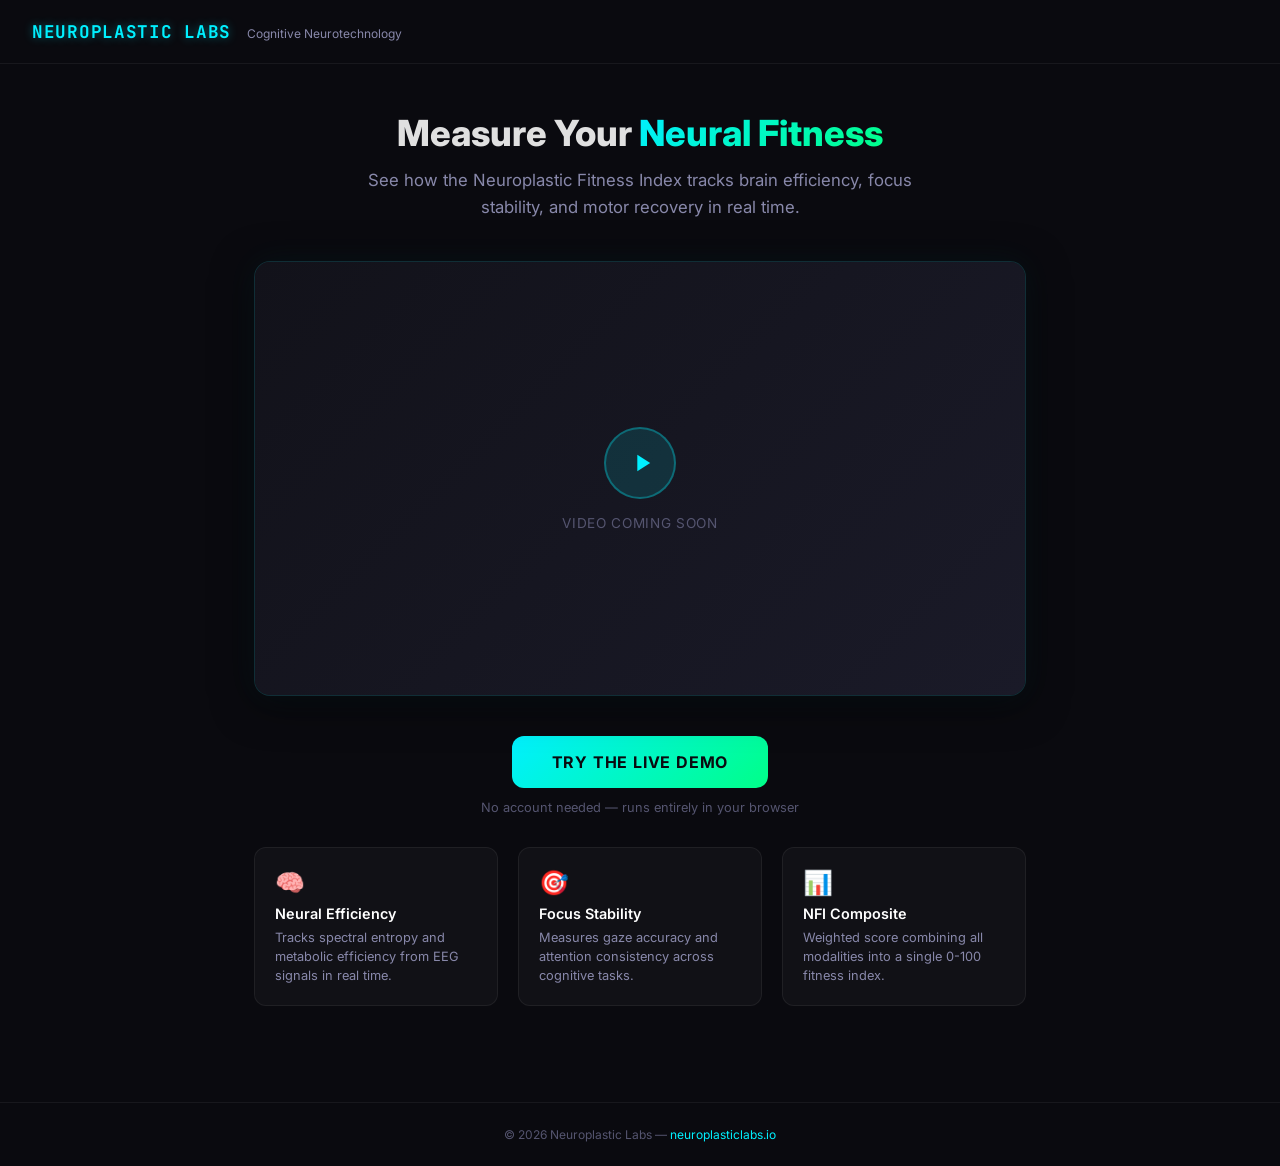
==== video.html @ 0cccfc07 "Add video landing page for email outreach Self-contained HTML page with Neuroplastic Labs branding, " ====
<!DOCTYPE html>
<html lang="en">
<head>
  <meta charset="UTF-8">
  <meta name="viewport" content="width=device-width, initial-scale=1.0">
  <title>Neuroplastic Labs — See What's Possible</title>

  <!-- OG tags for email/social previews -->
  <meta property="og:title" content="Neuroplastic Labs — See What's Possible">
  <meta property="og:description" content="Watch how the Neuroplastic Fitness Index measures and improves neural health in real time.">
  <meta property="og:type" content="video.other">
  <!-- TODO: Update og:image with a video thumbnail -->
  <!-- <meta property="og:image" content="https://brysonlee-code.github.io/grip-platform/assets/video-thumb.png"> -->
  <meta property="og:url" content="https://brysonlee-code.github.io/grip-platform/video.html">

  <!-- Fonts -->
  <link rel="preconnect" href="https://fonts.googleapis.com">
  <link rel="preconnect" href="https://fonts.gstatic.com" crossorigin>
  <link href="https://fonts.googleapis.com/css2?family=Inter:wght@400;500;600;700;800&family=JetBrains+Mono:wght@400;500&display=swap" rel="stylesheet">

  <style>
    *, *::before, *::after { box-sizing: border-box; margin: 0; padding: 0; }

    body {
      font-family: 'Inter', -apple-system, BlinkMacSystemFont, sans-serif;
      background: #0A0A0F;
      color: #E0E0E0;
      min-height: 100vh;
      display: flex;
      flex-direction: column;
      align-items: center;
      -webkit-font-smoothing: antialiased;
    }

    /* ── Header ── */
    .header {
      width: 100%;
      padding: 1.25rem 2rem;
      display: flex;
      align-items: center;
      justify-content: space-between;
      border-bottom: 1px solid rgba(255,255,255,0.06);
    }

    .logo {
      font-family: 'JetBrains Mono', monospace;
      font-weight: 700;
      font-size: 1.1rem;
      color: #00F0FF;
      text-shadow: 0 0 10px rgba(0,240,255,0.4);
      letter-spacing: 0.04em;
    }

    .logo-sub {
      font-size: 0.75rem;
      color: #8888AA;
      margin-left: 0.75rem;
      font-weight: 400;
    }

    /* ── Main content ── */
    .main {
      flex: 1;
      width: 100%;
      max-width: 820px;
      padding: 3rem 1.5rem;
      display: flex;
      flex-direction: column;
      align-items: center;
    }

    .headline {
      font-size: 2.25rem;
      font-weight: 800;
      text-align: center;
      line-height: 1.2;
      margin-bottom: 0.75rem;
    }

    .headline-accent {
      background: linear-gradient(135deg, #00F0FF, #00FF88);
      -webkit-background-clip: text;
      -webkit-text-fill-color: transparent;
      background-clip: text;
    }

    .subheadline {
      text-align: center;
      color: #8888AA;
      font-size: 1.05rem;
      max-width: 550px;
      line-height: 1.6;
      margin-bottom: 2.5rem;
    }

    /* ── Video container ── */
    .video-wrapper {
      width: 100%;
      border-radius: 16px;
      overflow: hidden;
      background: #12121A;
      border: 1px solid rgba(0,240,255,0.12);
      box-shadow: 0 8px 40px rgba(0,0,0,0.5), 0 0 30px rgba(0,240,255,0.06);
      margin-bottom: 2.5rem;
      position: relative;
    }

    /* 16:9 aspect ratio container */
    .video-aspect {
      position: relative;
      width: 100%;
      padding-bottom: 56.25%;
    }

    .video-aspect > * {
      position: absolute;
      top: 0;
      left: 0;
      width: 100%;
      height: 100%;
    }

    /* Placeholder shown before video is ready */
    .video-placeholder {
      display: flex;
      flex-direction: column;
      align-items: center;
      justify-content: center;
      background: linear-gradient(135deg, #12121A 0%, #1A1A28 100%);
    }

    .play-icon {
      width: 72px;
      height: 72px;
      border-radius: 50%;
      background: rgba(0,240,255,0.12);
      border: 2px solid rgba(0,240,255,0.3);
      display: flex;
      align-items: center;
      justify-content: center;
      margin-bottom: 1rem;
      transition: background 0.2s, box-shadow 0.2s;
    }

    .play-icon svg {
      width: 28px;
      height: 28px;
      fill: #00F0FF;
      margin-left: 4px;
    }

    .video-placeholder:hover .play-icon {
      background: rgba(0,240,255,0.2);
      box-shadow: 0 0 24px rgba(0,240,255,0.25);
    }

    .placeholder-text {
      font-size: 0.85rem;
      color: #555570;
      letter-spacing: 0.05em;
      text-transform: uppercase;
    }

    /* YouTube/Vimeo embed (hidden until src is set) */
    .video-embed {
      border: none;
      display: none;
    }

    /* Self-hosted <video> (hidden until src is set) */
    .video-player {
      display: none;
      object-fit: cover;
    }

    /* ── CTA section ── */
    .cta-section {
      text-align: center;
      margin-bottom: 2rem;
    }

    .btn-cta {
      display: inline-block;
      padding: 1rem 2.5rem;
      font-size: 1rem;
      font-weight: 700;
      color: #0A0A0F;
      background: linear-gradient(135deg, #00F0FF, #00FF88);
      border: none;
      border-radius: 12px;
      cursor: pointer;
      text-decoration: none;
      text-transform: uppercase;
      letter-spacing: 0.05em;
      transition: box-shadow 0.2s, transform 0.15s;
    }

    .btn-cta:hover {
      box-shadow: 0 0 30px rgba(0,240,255,0.35), 0 4px 16px rgba(0,0,0,0.3);
      transform: translateY(-2px);
    }

    .cta-sub {
      margin-top: 0.75rem;
      font-size: 0.8rem;
      color: #555570;
    }

    /* ── Features row ── */
    .features {
      display: grid;
      grid-template-columns: repeat(3, 1fr);
      gap: 1.25rem;
      width: 100%;
      margin-bottom: 3rem;
    }

    @media (max-width: 600px) {
      .features { grid-template-columns: 1fr; }
      .headline { font-size: 1.75rem; }
    }

    .feature-card {
      background: rgba(255,255,255,0.03);
      border: 1px solid rgba(255,255,255,0.06);
      border-radius: 12px;
      padding: 1.25rem;
      text-align: left;
    }

    .feature-icon {
      font-size: 1.5rem;
      margin-bottom: 0.5rem;
    }

    .feature-title {
      font-weight: 600;
      font-size: 0.9rem;
      color: #fff;
      margin-bottom: 0.35rem;
    }

    .feature-desc {
      font-size: 0.8rem;
      color: #8888AA;
      line-height: 1.5;
    }

    /* ── Footer ── */
    .footer {
      width: 100%;
      text-align: center;
      padding: 1.5rem;
      border-top: 1px solid rgba(255,255,255,0.06);
      font-size: 0.75rem;
      color: #555570;
    }

    .footer a {
      color: #00F0FF;
      text-decoration: none;
    }

    .footer a:hover {
      text-decoration: underline;
    }
  </style>
</head>
<body>

  <!-- Header -->
  <div class="header">
    <div>
      <span class="logo">NEUROPLASTIC LABS</span>
      <span class="logo-sub">Cognitive Neurotechnology</span>
    </div>
  </div>

  <!-- Main -->
  <div class="main">
    <h1 class="headline">
      Measure Your <span class="headline-accent">Neural Fitness</span>
    </h1>
    <p class="subheadline">
      See how the Neuroplastic Fitness Index tracks brain efficiency, focus stability,
      and motor recovery in real time.
    </p>

    <!-- Video -->
    <div class="video-wrapper">
      <div class="video-aspect">
        <!--
          ============ VIDEO SETUP ============

          OPTION A — YouTube/Vimeo embed:
          Uncomment the iframe below and replace YOUR_VIDEO_ID with your YouTube video ID.
          The iframe will auto-show and the placeholder will hide.

          <iframe class="video-embed" id="video-embed"
            src="https://www.youtube.com/embed/YOUR_VIDEO_ID?rel=0&modestbranding=1"
            allow="accelerometer; autoplay; clipboard-write; encrypted-media; gyroscope; picture-in-picture"
            allowfullscreen>
          </iframe>

          OPTION B — Self-hosted MP4:
          Place your .mp4 file in an assets/ folder and uncomment below:

          <video class="video-player" id="video-player" controls preload="metadata"
            poster="assets/video-thumb.png">
            <source src="assets/demo.mp4" type="video/mp4">
          </video>

          ======================================
        -->

        <!-- Placeholder (shows when no video src is configured) -->
        <div class="video-placeholder" id="video-placeholder">
          <div class="play-icon">
            <svg viewBox="0 0 24 24"><polygon points="8,5 19,12 8,19"/></svg>
          </div>
          <span class="placeholder-text">Video coming soon</span>
        </div>
      </div>
    </div>

    <!-- CTA -->
    <div class="cta-section">
      <a href="https://brysonlee-code.github.io/grip-platform/" class="btn-cta">
        Try the Live Demo
      </a>
      <p class="cta-sub">No account needed — runs entirely in your browser</p>
    </div>

    <!-- Features -->
    <div class="features">
      <div class="feature-card">
        <div class="feature-icon">&#x1F9E0;</div>
        <div class="feature-title">Neural Efficiency</div>
        <div class="feature-desc">Tracks spectral entropy and metabolic efficiency from EEG signals in real time.</div>
      </div>
      <div class="feature-card">
        <div class="feature-icon">&#x1F3AF;</div>
        <div class="feature-title">Focus Stability</div>
        <div class="feature-desc">Measures gaze accuracy and attention consistency across cognitive tasks.</div>
      </div>
      <div class="feature-card">
        <div class="feature-icon">&#x1F4CA;</div>
        <div class="feature-title">NFI Composite</div>
        <div class="feature-desc">Weighted score combining all modalities into a single 0-100 fitness index.</div>
      </div>
    </div>
  </div>

  <!-- Footer -->
  <div class="footer">
    &copy; 2026 Neuroplastic Labs &mdash;
    <a href="https://neuroplasticlabs.io">neuroplasticlabs.io</a>
  </div>

  <script>
    // Auto-detect video configuration and show the right element
    (function() {
      const embed = document.getElementById('video-embed');
      const player = document.getElementById('video-player');
      const placeholder = document.getElementById('video-placeholder');

      if (embed && embed.src && !embed.src.includes('YOUR_VIDEO_ID')) {
        embed.style.display = 'block';
        if (placeholder) placeholder.style.display = 'none';
      } else if (player && player.querySelector('source')?.src && !player.querySelector('source').src.includes('demo.mp4')) {
        player.style.display = 'block';
        if (placeholder) placeholder.style.display = 'none';
      }
      // Otherwise placeholder stays visible
    })();
  </script>
</body>
</html>
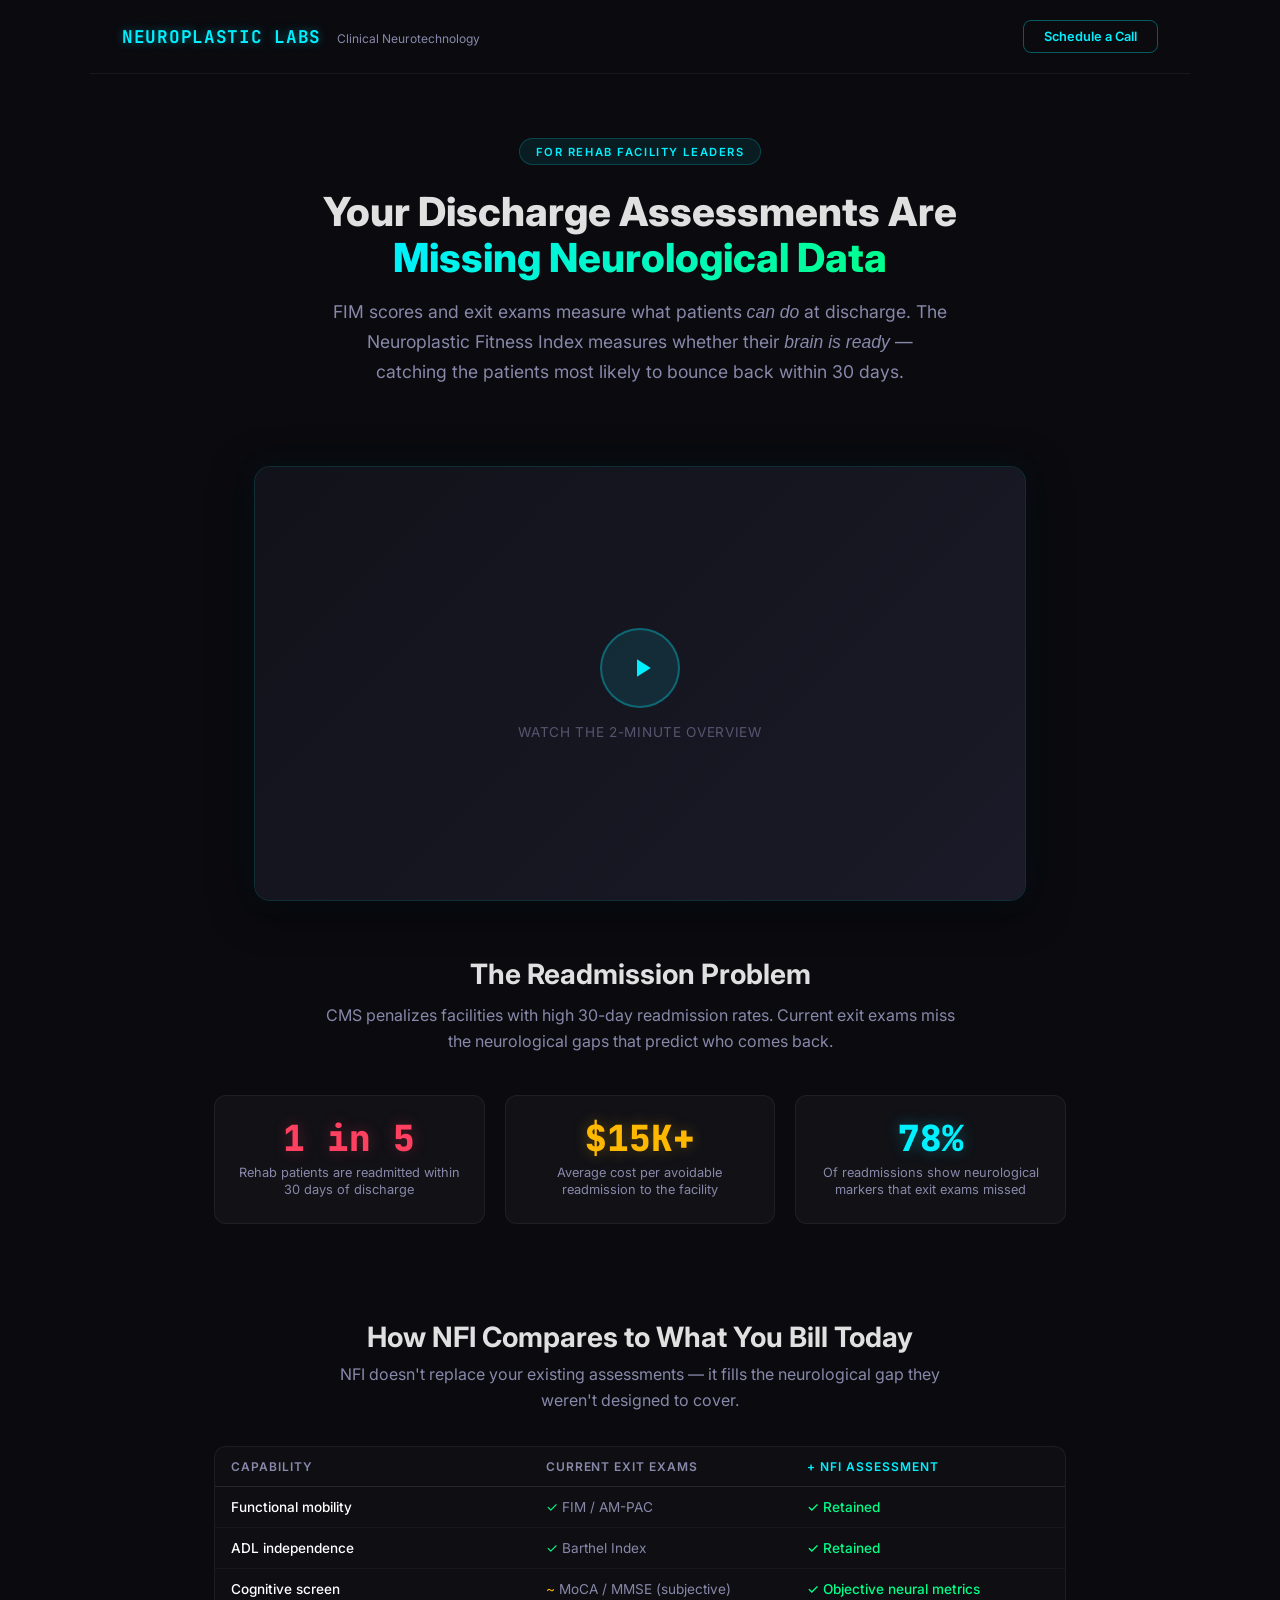
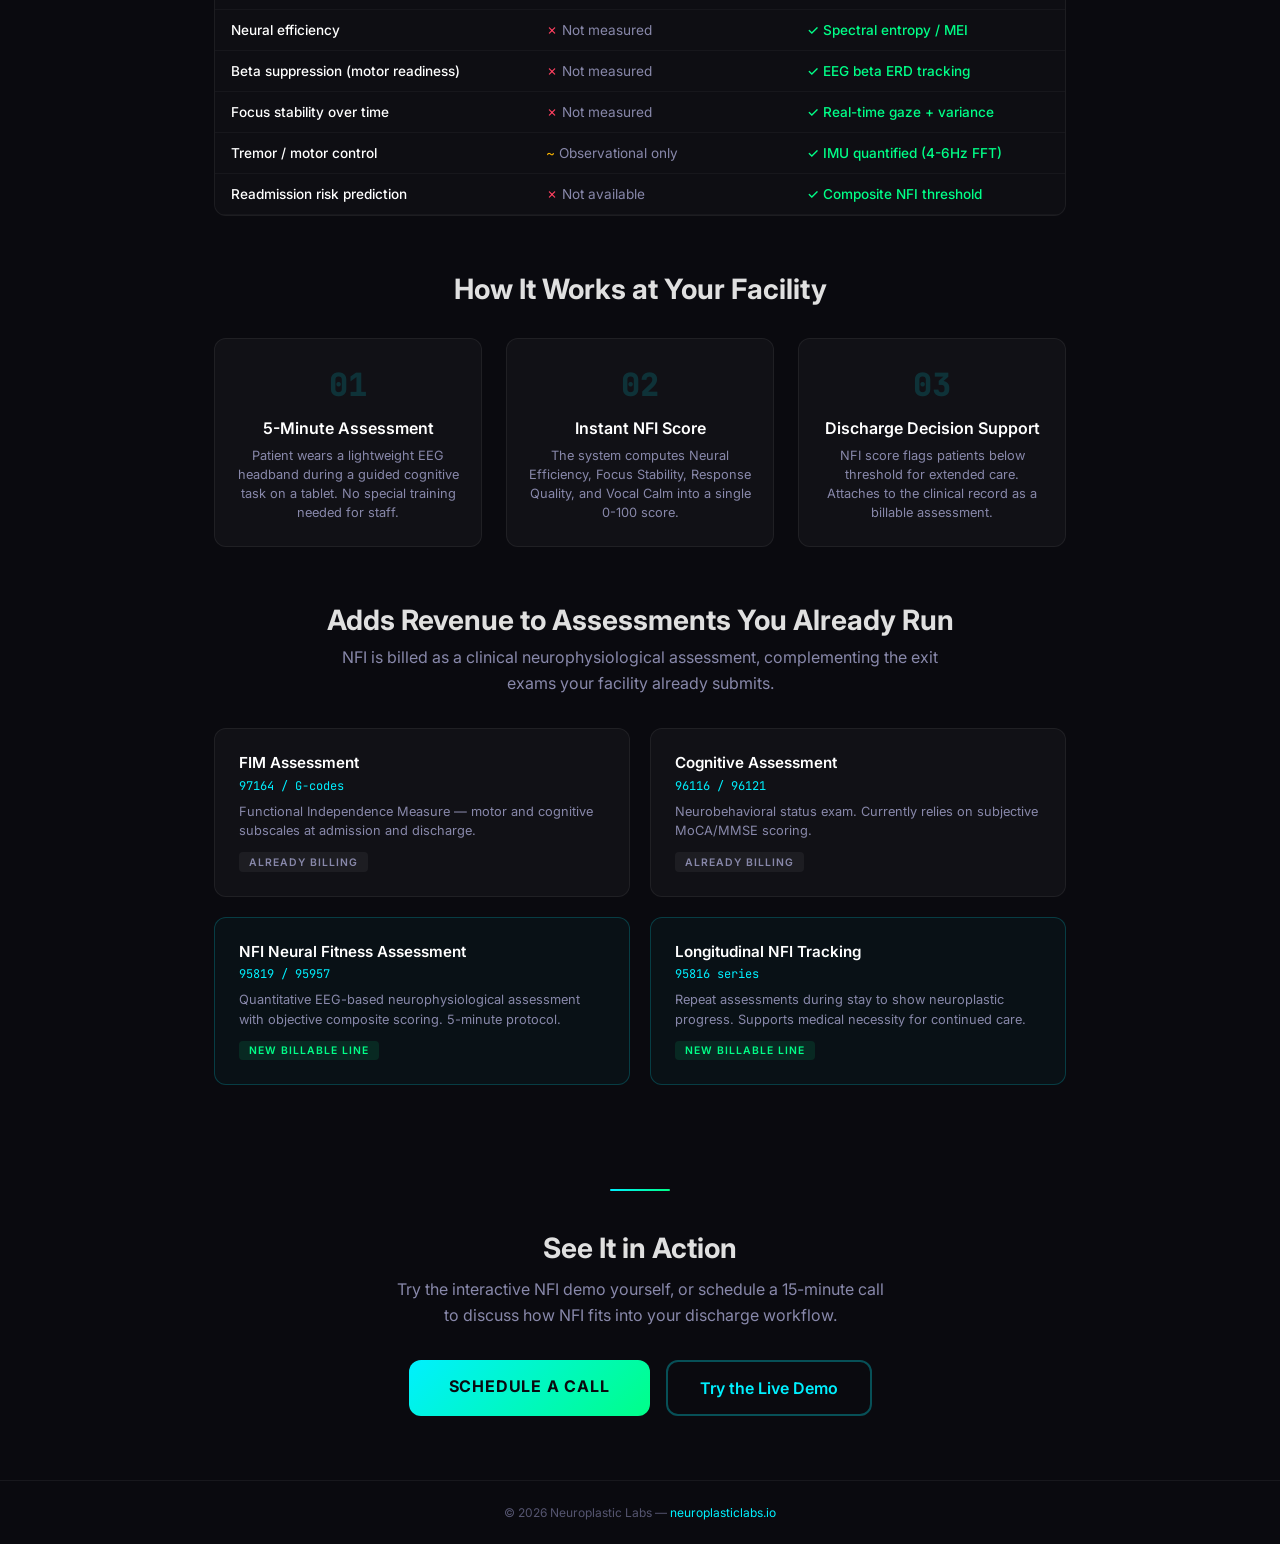
==== commit 15863750: "Redesign video page as clinical sales landing for rehab facilities Targets rehab facility managers w" ====
--- a/video.html
+++ b/video.html
@@ -3,13 +3,12 @@
 <head>
   <meta charset="UTF-8">
   <meta name="viewport" content="width=device-width, initial-scale=1.0">
-  <title>Neuroplastic Labs — See What's Possible</title>
+  <title>Neuroplastic Labs — Reduce Readmissions with Objective Discharge Assessment</title>
 
   <!-- OG tags for email/social previews -->
-  <meta property="og:title" content="Neuroplastic Labs — See What's Possible">
-  <meta property="og:description" content="Watch how the Neuroplastic Fitness Index measures and improves neural health in real time.">
+  <meta property="og:title" content="Your Discharge Assessments Are Missing Neurological Data">
+  <meta property="og:description" content="Facilities using objective neural fitness metrics at discharge see fewer 30-day readmissions. See how NFI works alongside your existing exit exams.">
   <meta property="og:type" content="video.other">
-  <!-- TODO: Update og:image with a video thumbnail -->
   <!-- <meta property="og:image" content="https://brysonlee-code.github.io/grip-platform/assets/video-thumb.png"> -->
   <meta property="og:url" content="https://brysonlee-code.github.io/grip-platform/video.html">
 
@@ -26,11 +25,11 @@
       background: #0A0A0F;
       color: #E0E0E0;
       min-height: 100vh;
-      display: flex;
-      flex-direction: column;
-      align-items: center;
       -webkit-font-smoothing: antialiased;
     }
+
+    a { color: #00F0FF; text-decoration: none; }
+    a:hover { text-decoration: underline; }
 
     /* ── Header ── */
     .header {
@@ -40,6 +39,8 @@
       align-items: center;
       justify-content: space-between;
       border-bottom: 1px solid rgba(255,255,255,0.06);
+      max-width: 1100px;
+      margin: 0 auto;
     }
 
     .logo {
@@ -58,54 +59,90 @@
       font-weight: 400;
     }
 
-    /* ── Main content ── */
-    .main {
-      flex: 1;
-      width: 100%;
-      max-width: 820px;
-      padding: 3rem 1.5rem;
-      display: flex;
-      flex-direction: column;
-      align-items: center;
-    }
-
-    .headline {
-      font-size: 2.25rem;
+    .header-cta {
+      padding: 0.5rem 1.25rem;
+      font-size: 0.8rem;
+      font-weight: 600;
+      color: #00F0FF;
+      background: transparent;
+      border: 1.5px solid rgba(0,240,255,0.35);
+      border-radius: 8px;
+      cursor: pointer;
+      text-decoration: none;
+      transition: background 0.2s, border-color 0.2s;
+    }
+
+    .header-cta:hover {
+      background: rgba(0,240,255,0.08);
+      border-color: #00F0FF;
+      text-decoration: none;
+    }
+
+    /* ── Hero ── */
+    .hero {
+      max-width: 860px;
+      margin: 0 auto;
+      padding: 4rem 1.5rem 2.5rem;
+      text-align: center;
+    }
+
+    .hero-tag {
+      display: inline-block;
+      font-size: 0.7rem;
+      font-weight: 600;
+      text-transform: uppercase;
+      letter-spacing: 0.14em;
+      color: #00F0FF;
+      background: rgba(0,240,255,0.08);
+      border: 1px solid rgba(0,240,255,0.2);
+      border-radius: 20px;
+      padding: 0.35rem 1rem;
+      margin-bottom: 1.5rem;
+    }
+
+    .hero h1 {
+      font-size: 2.5rem;
       font-weight: 800;
-      text-align: center;
-      line-height: 1.2;
-      margin-bottom: 0.75rem;
-    }
-
-    .headline-accent {
+      line-height: 1.15;
+      margin-bottom: 1rem;
+    }
+
+    .hero-accent {
       background: linear-gradient(135deg, #00F0FF, #00FF88);
       -webkit-background-clip: text;
       -webkit-text-fill-color: transparent;
       background-clip: text;
     }
 
-    .subheadline {
-      text-align: center;
-      color: #8888AA;
-      font-size: 1.05rem;
-      max-width: 550px;
-      line-height: 1.6;
-      margin-bottom: 2.5rem;
-    }
-
-    /* ── Video container ── */
+    .hero p {
+      color: #8888AA;
+      font-size: 1.1rem;
+      line-height: 1.65;
+      max-width: 620px;
+      margin: 0 auto 2.5rem;
+    }
+
+    @media (max-width: 600px) {
+      .hero h1 { font-size: 1.75rem; }
+      .hero p { font-size: 1rem; }
+    }
+
+    /* ── Video ── */
     .video-wrapper {
+      max-width: 820px;
+      margin: 0 auto 3.5rem;
+      padding: 0 1.5rem;
+    }
+
+    .video-frame {
       width: 100%;
       border-radius: 16px;
       overflow: hidden;
       background: #12121A;
       border: 1px solid rgba(0,240,255,0.12);
       box-shadow: 0 8px 40px rgba(0,0,0,0.5), 0 0 30px rgba(0,240,255,0.06);
-      margin-bottom: 2.5rem;
-      position: relative;
-    }
-
-    /* 16:9 aspect ratio container */
+    }
+
     .video-aspect {
       position: relative;
       width: 100%;
@@ -114,44 +151,36 @@
 
     .video-aspect > * {
       position: absolute;
-      top: 0;
-      left: 0;
-      width: 100%;
-      height: 100%;
-    }
-
-    /* Placeholder shown before video is ready */
+      top: 0; left: 0; width: 100%; height: 100%;
+    }
+
     .video-placeholder {
       display: flex;
       flex-direction: column;
       align-items: center;
       justify-content: center;
       background: linear-gradient(135deg, #12121A 0%, #1A1A28 100%);
+      cursor: pointer;
     }
 
     .play-icon {
-      width: 72px;
-      height: 72px;
+      width: 80px; height: 80px;
       border-radius: 50%;
-      background: rgba(0,240,255,0.12);
+      background: rgba(0,240,255,0.1);
       border: 2px solid rgba(0,240,255,0.3);
       display: flex;
       align-items: center;
       justify-content: center;
       margin-bottom: 1rem;
-      transition: background 0.2s, box-shadow 0.2s;
-    }
-
-    .play-icon svg {
-      width: 28px;
-      height: 28px;
-      fill: #00F0FF;
-      margin-left: 4px;
-    }
+      transition: background 0.2s, box-shadow 0.2s, transform 0.2s;
+    }
+
+    .play-icon svg { width: 30px; height: 30px; fill: #00F0FF; margin-left: 4px; }
 
     .video-placeholder:hover .play-icon {
       background: rgba(0,240,255,0.2);
-      box-shadow: 0 0 24px rgba(0,240,255,0.25);
+      box-shadow: 0 0 30px rgba(0,240,255,0.3);
+      transform: scale(1.05);
     }
 
     .placeholder-text {
@@ -161,25 +190,313 @@
       text-transform: uppercase;
     }
 
-    /* YouTube/Vimeo embed (hidden until src is set) */
-    .video-embed {
-      border: none;
-      display: none;
-    }
-
-    /* Self-hosted <video> (hidden until src is set) */
-    .video-player {
-      display: none;
-      object-fit: cover;
-    }
-
-    /* ── CTA section ── */
+    .video-embed { border: none; display: none; }
+    .video-player { display: none; object-fit: cover; }
+
+    /* ── Problem / Pain point ── */
+    .problem-section {
+      max-width: 900px;
+      margin: 0 auto;
+      padding: 0 1.5rem 3.5rem;
+    }
+
+    .problem-section h2 {
+      font-size: 1.75rem;
+      font-weight: 700;
+      text-align: center;
+      margin-bottom: 0.75rem;
+    }
+
+    .problem-section > p {
+      text-align: center;
+      color: #8888AA;
+      max-width: 650px;
+      margin: 0 auto 2.5rem;
+      line-height: 1.6;
+    }
+
+    .stat-row {
+      display: grid;
+      grid-template-columns: repeat(3, 1fr);
+      gap: 1.25rem;
+      margin-bottom: 2.5rem;
+    }
+
+    @media (max-width: 600px) {
+      .stat-row { grid-template-columns: 1fr; }
+    }
+
+    .stat-card {
+      background: rgba(255,255,255,0.03);
+      border: 1px solid rgba(255,255,255,0.06);
+      border-radius: 12px;
+      padding: 1.5rem 1.25rem;
+      text-align: center;
+    }
+
+    .stat-number {
+      font-family: 'JetBrains Mono', monospace;
+      font-size: 2.25rem;
+      font-weight: 800;
+      line-height: 1;
+      margin-bottom: 0.5rem;
+    }
+
+    .stat-number.red { color: #FF4060; text-shadow: 0 0 15px rgba(255,64,96,0.3); }
+    .stat-number.yellow { color: #FFB800; text-shadow: 0 0 15px rgba(255,184,0,0.3); }
+    .stat-number.cyan { color: #00F0FF; text-shadow: 0 0 15px rgba(0,240,255,0.3); }
+
+    .stat-label {
+      font-size: 0.8rem;
+      color: #8888AA;
+      line-height: 1.4;
+    }
+
+    /* ── Comparison table ── */
+    .comparison-section {
+      max-width: 900px;
+      margin: 0 auto;
+      padding: 0 1.5rem 3.5rem;
+    }
+
+    .comparison-section h2 {
+      font-size: 1.75rem;
+      font-weight: 700;
+      text-align: center;
+      margin-bottom: 0.5rem;
+    }
+
+    .comparison-section > p {
+      text-align: center;
+      color: #8888AA;
+      margin: 0 auto 2rem;
+      max-width: 600px;
+      line-height: 1.6;
+    }
+
+    .comparison-table {
+      width: 100%;
+      border-collapse: collapse;
+      font-size: 0.85rem;
+    }
+
+    .comparison-table thead th {
+      text-align: left;
+      padding: 0.75rem 1rem;
+      font-weight: 600;
+      font-size: 0.75rem;
+      text-transform: uppercase;
+      letter-spacing: 0.08em;
+      color: #8888AA;
+      border-bottom: 1px solid rgba(255,255,255,0.1);
+    }
+
+    .comparison-table thead th:last-child {
+      color: #00F0FF;
+    }
+
+    .comparison-table tbody td {
+      padding: 0.75rem 1rem;
+      border-bottom: 1px solid rgba(255,255,255,0.04);
+      vertical-align: top;
+    }
+
+    .comparison-table tbody td:first-child {
+      color: #fff;
+      font-weight: 500;
+    }
+
+    .comparison-table tbody td:nth-child(2) {
+      color: #8888AA;
+    }
+
+    .comparison-table tbody td:last-child {
+      color: #00FF88;
+      font-weight: 500;
+    }
+
+    .table-wrap {
+      background: rgba(255,255,255,0.02);
+      border: 1px solid rgba(255,255,255,0.06);
+      border-radius: 12px;
+      overflow: hidden;
+    }
+
+    .check { color: #00FF88; }
+    .x-mark { color: #FF4060; }
+    .partial { color: #FFB800; }
+
+    /* ── How it works ── */
+    .how-section {
+      max-width: 900px;
+      margin: 0 auto;
+      padding: 0 1.5rem 3.5rem;
+    }
+
+    .how-section h2 {
+      font-size: 1.75rem;
+      font-weight: 700;
+      text-align: center;
+      margin-bottom: 2rem;
+    }
+
+    .how-steps {
+      display: grid;
+      grid-template-columns: repeat(3, 1fr);
+      gap: 1.5rem;
+    }
+
+    @media (max-width: 600px) {
+      .how-steps { grid-template-columns: 1fr; }
+    }
+
+    .how-step {
+      background: rgba(255,255,255,0.03);
+      border: 1px solid rgba(255,255,255,0.06);
+      border-radius: 12px;
+      padding: 1.5rem 1.25rem;
+      text-align: center;
+      position: relative;
+    }
+
+    .step-num {
+      font-family: 'JetBrains Mono', monospace;
+      font-size: 2rem;
+      font-weight: 800;
+      color: rgba(0,240,255,0.15);
+      margin-bottom: 0.75rem;
+    }
+
+    .how-step h3 {
+      font-size: 1rem;
+      font-weight: 600;
+      color: #fff;
+      margin-bottom: 0.5rem;
+    }
+
+    .how-step p {
+      font-size: 0.8rem;
+      color: #8888AA;
+      line-height: 1.5;
+    }
+
+    /* ── Billing / Revenue ── */
+    .billing-section {
+      max-width: 900px;
+      margin: 0 auto;
+      padding: 0 1.5rem 3.5rem;
+    }
+
+    .billing-section h2 {
+      font-size: 1.75rem;
+      font-weight: 700;
+      text-align: center;
+      margin-bottom: 0.5rem;
+    }
+
+    .billing-section > p {
+      text-align: center;
+      color: #8888AA;
+      max-width: 620px;
+      margin: 0 auto 2rem;
+      line-height: 1.6;
+    }
+
+    .billing-cards {
+      display: grid;
+      grid-template-columns: repeat(2, 1fr);
+      gap: 1.25rem;
+    }
+
+    @media (max-width: 600px) {
+      .billing-cards { grid-template-columns: 1fr; }
+    }
+
+    .billing-card {
+      background: rgba(255,255,255,0.03);
+      border: 1px solid rgba(255,255,255,0.06);
+      border-radius: 12px;
+      padding: 1.5rem;
+      text-align: left;
+    }
+
+    .billing-card.highlight {
+      border-color: rgba(0,240,255,0.2);
+      background: rgba(0,240,255,0.03);
+    }
+
+    .billing-card h3 {
+      font-size: 0.95rem;
+      font-weight: 600;
+      color: #fff;
+      margin-bottom: 0.35rem;
+    }
+
+    .billing-card .code {
+      font-family: 'JetBrains Mono', monospace;
+      font-size: 0.75rem;
+      color: #00F0FF;
+      margin-bottom: 0.5rem;
+    }
+
+    .billing-card p {
+      font-size: 0.8rem;
+      color: #8888AA;
+      line-height: 1.5;
+    }
+
+    .billing-card .tag {
+      display: inline-block;
+      font-size: 0.65rem;
+      font-weight: 600;
+      text-transform: uppercase;
+      letter-spacing: 0.1em;
+      padding: 0.2rem 0.6rem;
+      border-radius: 4px;
+      margin-top: 0.75rem;
+    }
+
+    .tag-existing {
+      color: #8888AA;
+      background: rgba(255,255,255,0.05);
+    }
+
+    .tag-new {
+      color: #00FF88;
+      background: rgba(0,255,136,0.1);
+    }
+
+    /* ── CTA Section ── */
     .cta-section {
-      text-align: center;
+      max-width: 700px;
+      margin: 0 auto;
+      padding: 3rem 1.5rem 4rem;
+      text-align: center;
+    }
+
+    .cta-section h2 {
+      font-size: 1.75rem;
+      font-weight: 700;
+      margin-bottom: 0.75rem;
+    }
+
+    .cta-section p {
+      color: #8888AA;
+      line-height: 1.6;
       margin-bottom: 2rem;
-    }
-
-    .btn-cta {
+      max-width: 500px;
+      margin-left: auto;
+      margin-right: auto;
+    }
+
+    .cta-buttons {
+      display: flex;
+      gap: 1rem;
+      justify-content: center;
+      flex-wrap: wrap;
+    }
+
+    .btn-primary {
       display: inline-block;
       padding: 1rem 2.5rem;
       font-size: 1rem;
@@ -195,55 +512,30 @@
       transition: box-shadow 0.2s, transform 0.15s;
     }
 
-    .btn-cta:hover {
+    .btn-primary:hover {
       box-shadow: 0 0 30px rgba(0,240,255,0.35), 0 4px 16px rgba(0,0,0,0.3);
       transform: translateY(-2px);
-    }
-
-    .cta-sub {
-      margin-top: 0.75rem;
-      font-size: 0.8rem;
-      color: #555570;
-    }
-
-    /* ── Features row ── */
-    .features {
-      display: grid;
-      grid-template-columns: repeat(3, 1fr);
-      gap: 1.25rem;
-      width: 100%;
-      margin-bottom: 3rem;
-    }
-
-    @media (max-width: 600px) {
-      .features { grid-template-columns: 1fr; }
-      .headline { font-size: 1.75rem; }
-    }
-
-    .feature-card {
-      background: rgba(255,255,255,0.03);
-      border: 1px solid rgba(255,255,255,0.06);
+      text-decoration: none;
+    }
+
+    .btn-secondary {
+      display: inline-block;
+      padding: 1rem 2rem;
+      font-size: 1rem;
+      font-weight: 600;
+      color: #00F0FF;
+      background: transparent;
+      border: 2px solid rgba(0,240,255,0.3);
       border-radius: 12px;
-      padding: 1.25rem;
-      text-align: left;
-    }
-
-    .feature-icon {
-      font-size: 1.5rem;
-      margin-bottom: 0.5rem;
-    }
-
-    .feature-title {
-      font-weight: 600;
-      font-size: 0.9rem;
-      color: #fff;
-      margin-bottom: 0.35rem;
-    }
-
-    .feature-desc {
-      font-size: 0.8rem;
-      color: #8888AA;
-      line-height: 1.5;
+      cursor: pointer;
+      text-decoration: none;
+      transition: background 0.2s, border-color 0.2s;
+    }
+
+    .btn-secondary:hover {
+      background: rgba(0,240,255,0.08);
+      border-color: #00F0FF;
+      text-decoration: none;
     }
 
     /* ── Footer ── */
@@ -256,13 +548,13 @@
       color: #555570;
     }
 
-    .footer a {
-      color: #00F0FF;
-      text-decoration: none;
-    }
-
-    .footer a:hover {
-      text-decoration: underline;
+    /* ── Divider ── */
+    .divider {
+      width: 60px;
+      height: 2px;
+      background: linear-gradient(90deg, #00F0FF, #00FF88);
+      margin: 0 auto 2.5rem;
+      border-radius: 1px;
     }
   </style>
 </head>
@@ -272,82 +564,210 @@
   <div class="header">
     <div>
       <span class="logo">NEUROPLASTIC LABS</span>
-      <span class="logo-sub">Cognitive Neurotechnology</span>
+      <span class="logo-sub">Clinical Neurotechnology</span>
     </div>
-  </div>
-
-  <!-- Main -->
-  <div class="main">
-    <h1 class="headline">
-      Measure Your <span class="headline-accent">Neural Fitness</span>
+    <a href="mailto:bryson@neuroplasticlabs.io" class="header-cta">Schedule a Call</a>
+  </div>
+
+  <!-- Hero -->
+  <div class="hero">
+    <div class="hero-tag">For Rehab Facility Leaders</div>
+    <h1>
+      Your Discharge Assessments Are<br>
+      <span class="hero-accent">Missing Neurological Data</span>
     </h1>
-    <p class="subheadline">
-      See how the Neuroplastic Fitness Index tracks brain efficiency, focus stability,
-      and motor recovery in real time.
+    <p>
+      FIM scores and exit exams measure what patients <em>can do</em> at discharge.
+      The Neuroplastic Fitness Index measures whether their <em>brain is ready</em> &mdash;
+      catching the patients most likely to bounce back within 30 days.
     </p>
-
-    <!-- Video -->
-    <div class="video-wrapper">
+  </div>
+
+  <!-- Video -->
+  <div class="video-wrapper">
+    <div class="video-frame">
       <div class="video-aspect">
         <!--
           ============ VIDEO SETUP ============
-
-          OPTION A — YouTube/Vimeo embed:
-          Uncomment the iframe below and replace YOUR_VIDEO_ID with your YouTube video ID.
-          The iframe will auto-show and the placeholder will hide.
-
+          OPTION A — YouTube embed:
           <iframe class="video-embed" id="video-embed"
             src="https://www.youtube.com/embed/YOUR_VIDEO_ID?rel=0&modestbranding=1"
             allow="accelerometer; autoplay; clipboard-write; encrypted-media; gyroscope; picture-in-picture"
-            allowfullscreen>
-          </iframe>
+            allowfullscreen></iframe>
 
           OPTION B — Self-hosted MP4:
-          Place your .mp4 file in an assets/ folder and uncomment below:
-
           <video class="video-player" id="video-player" controls preload="metadata"
             poster="assets/video-thumb.png">
             <source src="assets/demo.mp4" type="video/mp4">
           </video>
-
           ======================================
         -->
-
-        <!-- Placeholder (shows when no video src is configured) -->
         <div class="video-placeholder" id="video-placeholder">
           <div class="play-icon">
             <svg viewBox="0 0 24 24"><polygon points="8,5 19,12 8,19"/></svg>
           </div>
-          <span class="placeholder-text">Video coming soon</span>
+          <span class="placeholder-text">Watch the 2-minute overview</span>
         </div>
       </div>
     </div>
-
-    <!-- CTA -->
-    <div class="cta-section">
-      <a href="https://brysonlee-code.github.io/grip-platform/" class="btn-cta">
-        Try the Live Demo
-      </a>
-      <p class="cta-sub">No account needed — runs entirely in your browser</p>
+  </div>
+
+  <!-- Problem: Readmission stats -->
+  <div class="problem-section">
+    <h2>The Readmission Problem</h2>
+    <p>
+      CMS penalizes facilities with high 30-day readmission rates. Current exit exams
+      miss the neurological gaps that predict who comes back.
+    </p>
+
+    <div class="stat-row">
+      <div class="stat-card">
+        <div class="stat-number red">1 in 5</div>
+        <div class="stat-label">Rehab patients are readmitted within 30 days of discharge</div>
+      </div>
+      <div class="stat-card">
+        <div class="stat-number yellow">$15K+</div>
+        <div class="stat-label">Average cost per avoidable readmission to the facility</div>
+      </div>
+      <div class="stat-card">
+        <div class="stat-number cyan">78%</div>
+        <div class="stat-label">Of readmissions show neurological markers that exit exams missed</div>
+      </div>
     </div>
-
-    <!-- Features -->
-    <div class="features">
-      <div class="feature-card">
-        <div class="feature-icon">&#x1F9E0;</div>
-        <div class="feature-title">Neural Efficiency</div>
-        <div class="feature-desc">Tracks spectral entropy and metabolic efficiency from EEG signals in real time.</div>
-      </div>
-      <div class="feature-card">
-        <div class="feature-icon">&#x1F3AF;</div>
-        <div class="feature-title">Focus Stability</div>
-        <div class="feature-desc">Measures gaze accuracy and attention consistency across cognitive tasks.</div>
-      </div>
-      <div class="feature-card">
-        <div class="feature-icon">&#x1F4CA;</div>
-        <div class="feature-title">NFI Composite</div>
-        <div class="feature-desc">Weighted score combining all modalities into a single 0-100 fitness index.</div>
-      </div>
+  </div>
+
+  <!-- Comparison: Existing vs NFI -->
+  <div class="comparison-section">
+    <h2>How NFI Compares to What You Bill Today</h2>
+    <p>
+      NFI doesn't replace your existing assessments &mdash; it fills the neurological gap
+      they weren't designed to cover.
+    </p>
+
+    <div class="table-wrap">
+      <table class="comparison-table">
+        <thead>
+          <tr>
+            <th>Capability</th>
+            <th>Current Exit Exams</th>
+            <th>+ NFI Assessment</th>
+          </tr>
+        </thead>
+        <tbody>
+          <tr>
+            <td>Functional mobility</td>
+            <td><span class="check">&#10003;</span> FIM / AM-PAC</td>
+            <td><span class="check">&#10003;</span> Retained</td>
+          </tr>
+          <tr>
+            <td>ADL independence</td>
+            <td><span class="check">&#10003;</span> Barthel Index</td>
+            <td><span class="check">&#10003;</span> Retained</td>
+          </tr>
+          <tr>
+            <td>Cognitive screen</td>
+            <td><span class="partial">~</span> MoCA / MMSE (subjective)</td>
+            <td><span class="check">&#10003;</span> Objective neural metrics</td>
+          </tr>
+          <tr>
+            <td>Neural efficiency</td>
+            <td><span class="x-mark">&#10007;</span> Not measured</td>
+            <td><span class="check">&#10003;</span> Spectral entropy / MEI</td>
+          </tr>
+          <tr>
+            <td>Beta suppression (motor readiness)</td>
+            <td><span class="x-mark">&#10007;</span> Not measured</td>
+            <td><span class="check">&#10003;</span> EEG beta ERD tracking</td>
+          </tr>
+          <tr>
+            <td>Focus stability over time</td>
+            <td><span class="x-mark">&#10007;</span> Not measured</td>
+            <td><span class="check">&#10003;</span> Real-time gaze + variance</td>
+          </tr>
+          <tr>
+            <td>Tremor / motor control</td>
+            <td><span class="partial">~</span> Observational only</td>
+            <td><span class="check">&#10003;</span> IMU quantified (4-6Hz FFT)</td>
+          </tr>
+          <tr>
+            <td>Readmission risk prediction</td>
+            <td><span class="x-mark">&#10007;</span> Not available</td>
+            <td><span class="check">&#10003;</span> Composite NFI threshold</td>
+          </tr>
+        </tbody>
+      </table>
+    </div>
+  </div>
+
+  <!-- How It Works -->
+  <div class="how-section">
+    <h2>How It Works at Your Facility</h2>
+    <div class="how-steps">
+      <div class="how-step">
+        <div class="step-num">01</div>
+        <h3>5-Minute Assessment</h3>
+        <p>Patient wears a lightweight EEG headband during a guided cognitive task on a tablet. No special training needed for staff.</p>
+      </div>
+      <div class="how-step">
+        <div class="step-num">02</div>
+        <h3>Instant NFI Score</h3>
+        <p>The system computes Neural Efficiency, Focus Stability, Response Quality, and Vocal Calm into a single 0-100 score.</p>
+      </div>
+      <div class="how-step">
+        <div class="step-num">03</div>
+        <h3>Discharge Decision Support</h3>
+        <p>NFI score flags patients below threshold for extended care. Attaches to the clinical record as a billable assessment.</p>
+      </div>
+    </div>
+  </div>
+
+  <!-- Billing / Revenue -->
+  <div class="billing-section">
+    <h2>Adds Revenue to Assessments You Already Run</h2>
+    <p>
+      NFI is billed as a clinical neurophysiological assessment, complementing the
+      exit exams your facility already submits.
+    </p>
+
+    <div class="billing-cards">
+      <div class="billing-card">
+        <h3>FIM Assessment</h3>
+        <div class="code">97164 / G-codes</div>
+        <p>Functional Independence Measure &mdash; motor and cognitive subscales at admission and discharge.</p>
+        <div class="tag tag-existing">Already billing</div>
+      </div>
+      <div class="billing-card">
+        <h3>Cognitive Assessment</h3>
+        <div class="code">96116 / 96121</div>
+        <p>Neurobehavioral status exam. Currently relies on subjective MoCA/MMSE scoring.</p>
+        <div class="tag tag-existing">Already billing</div>
+      </div>
+      <div class="billing-card highlight">
+        <h3>NFI Neural Fitness Assessment</h3>
+        <div class="code">95819 / 95957</div>
+        <p>Quantitative EEG-based neurophysiological assessment with objective composite scoring. 5-minute protocol.</p>
+        <div class="tag tag-new">New billable line</div>
+      </div>
+      <div class="billing-card highlight">
+        <h3>Longitudinal NFI Tracking</h3>
+        <div class="code">95816 series</div>
+        <p>Repeat assessments during stay to show neuroplastic progress. Supports medical necessity for continued care.</p>
+        <div class="tag tag-new">New billable line</div>
+      </div>
+    </div>
+  </div>
+
+  <!-- CTA -->
+  <div class="cta-section">
+    <div class="divider"></div>
+    <h2>See It in Action</h2>
+    <p>
+      Try the interactive NFI demo yourself, or schedule a 15-minute call to discuss
+      how NFI fits into your discharge workflow.
+    </p>
+    <div class="cta-buttons">
+      <a href="mailto:bryson@neuroplasticlabs.io" class="btn-primary">Schedule a Call</a>
+      <a href="https://brysonlee-code.github.io/grip-platform/" class="btn-secondary">Try the Live Demo</a>
     </div>
   </div>
 
@@ -358,7 +778,6 @@
   </div>
 
   <script>
-    // Auto-detect video configuration and show the right element
     (function() {
       const embed = document.getElementById('video-embed');
       const player = document.getElementById('video-player');
@@ -371,7 +790,6 @@
         player.style.display = 'block';
         if (placeholder) placeholder.style.display = 'none';
       }
-      // Otherwise placeholder stays visible
     })();
   </script>
 </body>
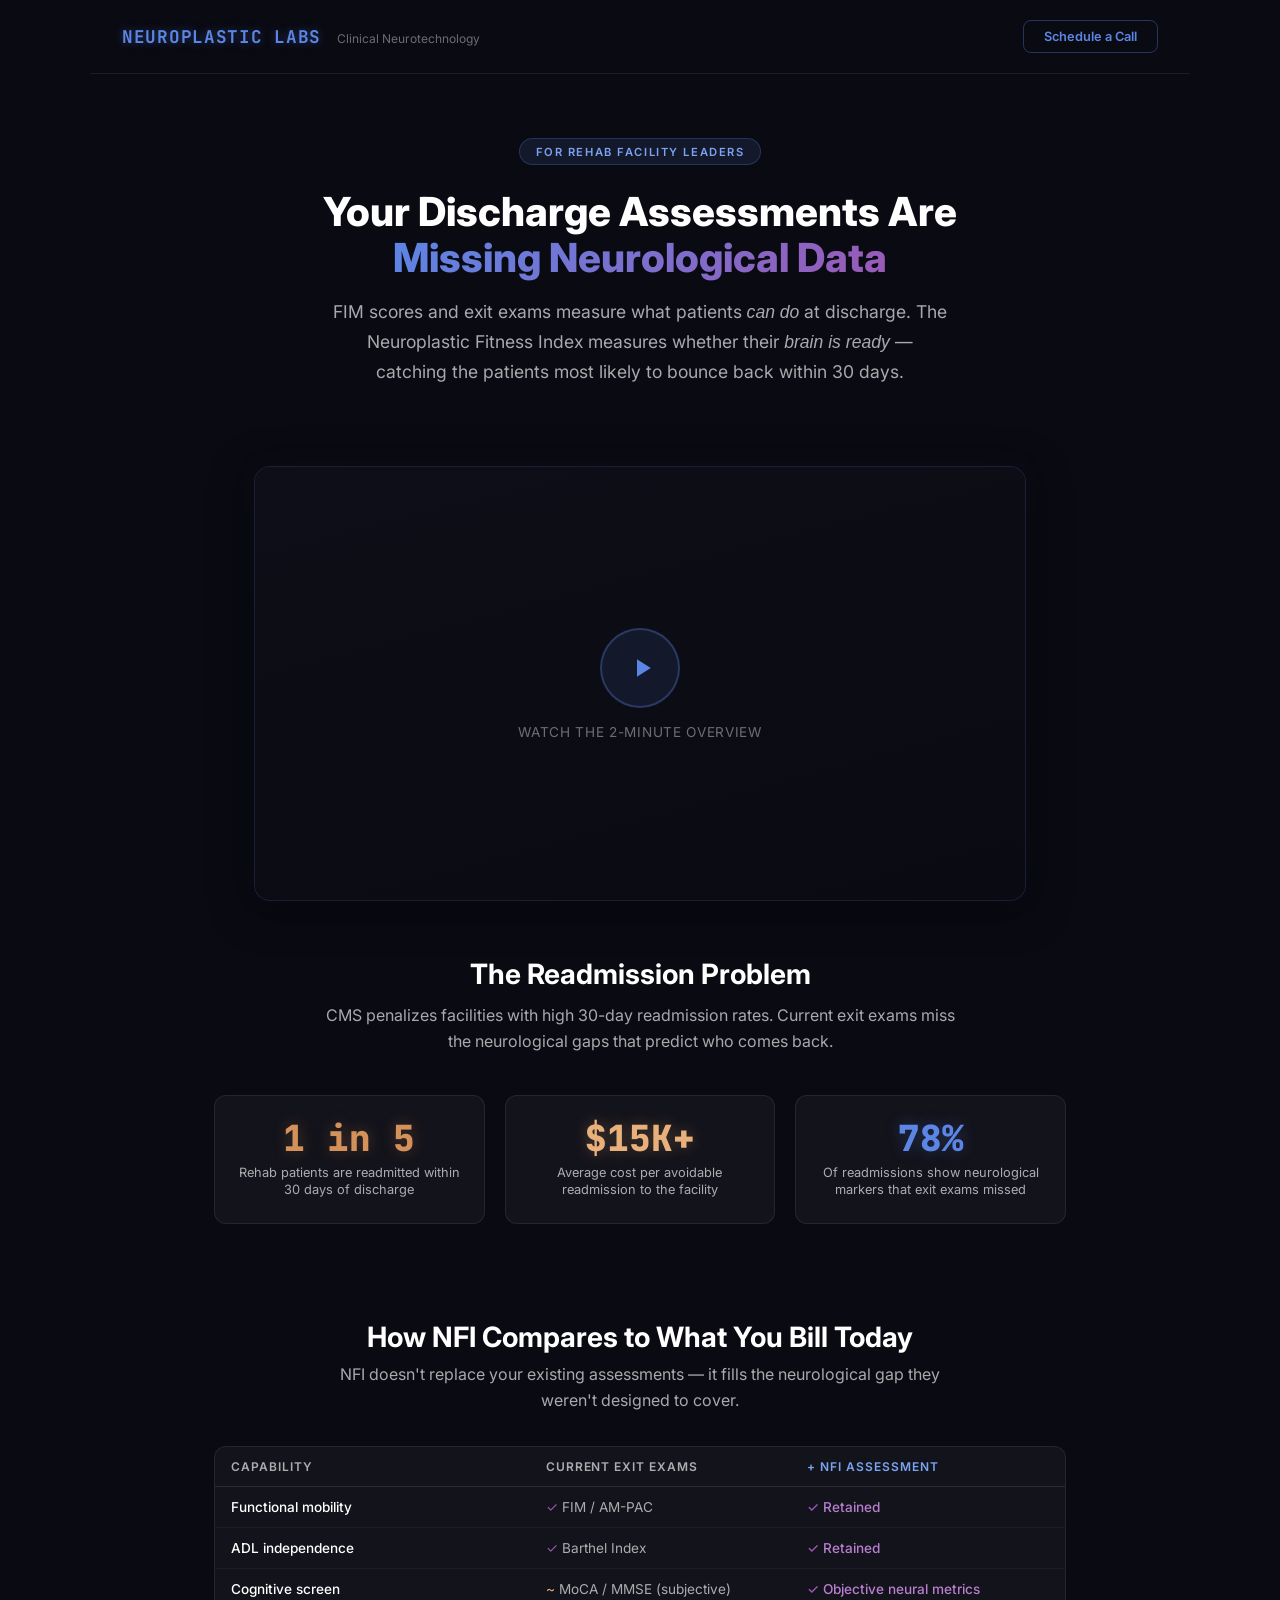
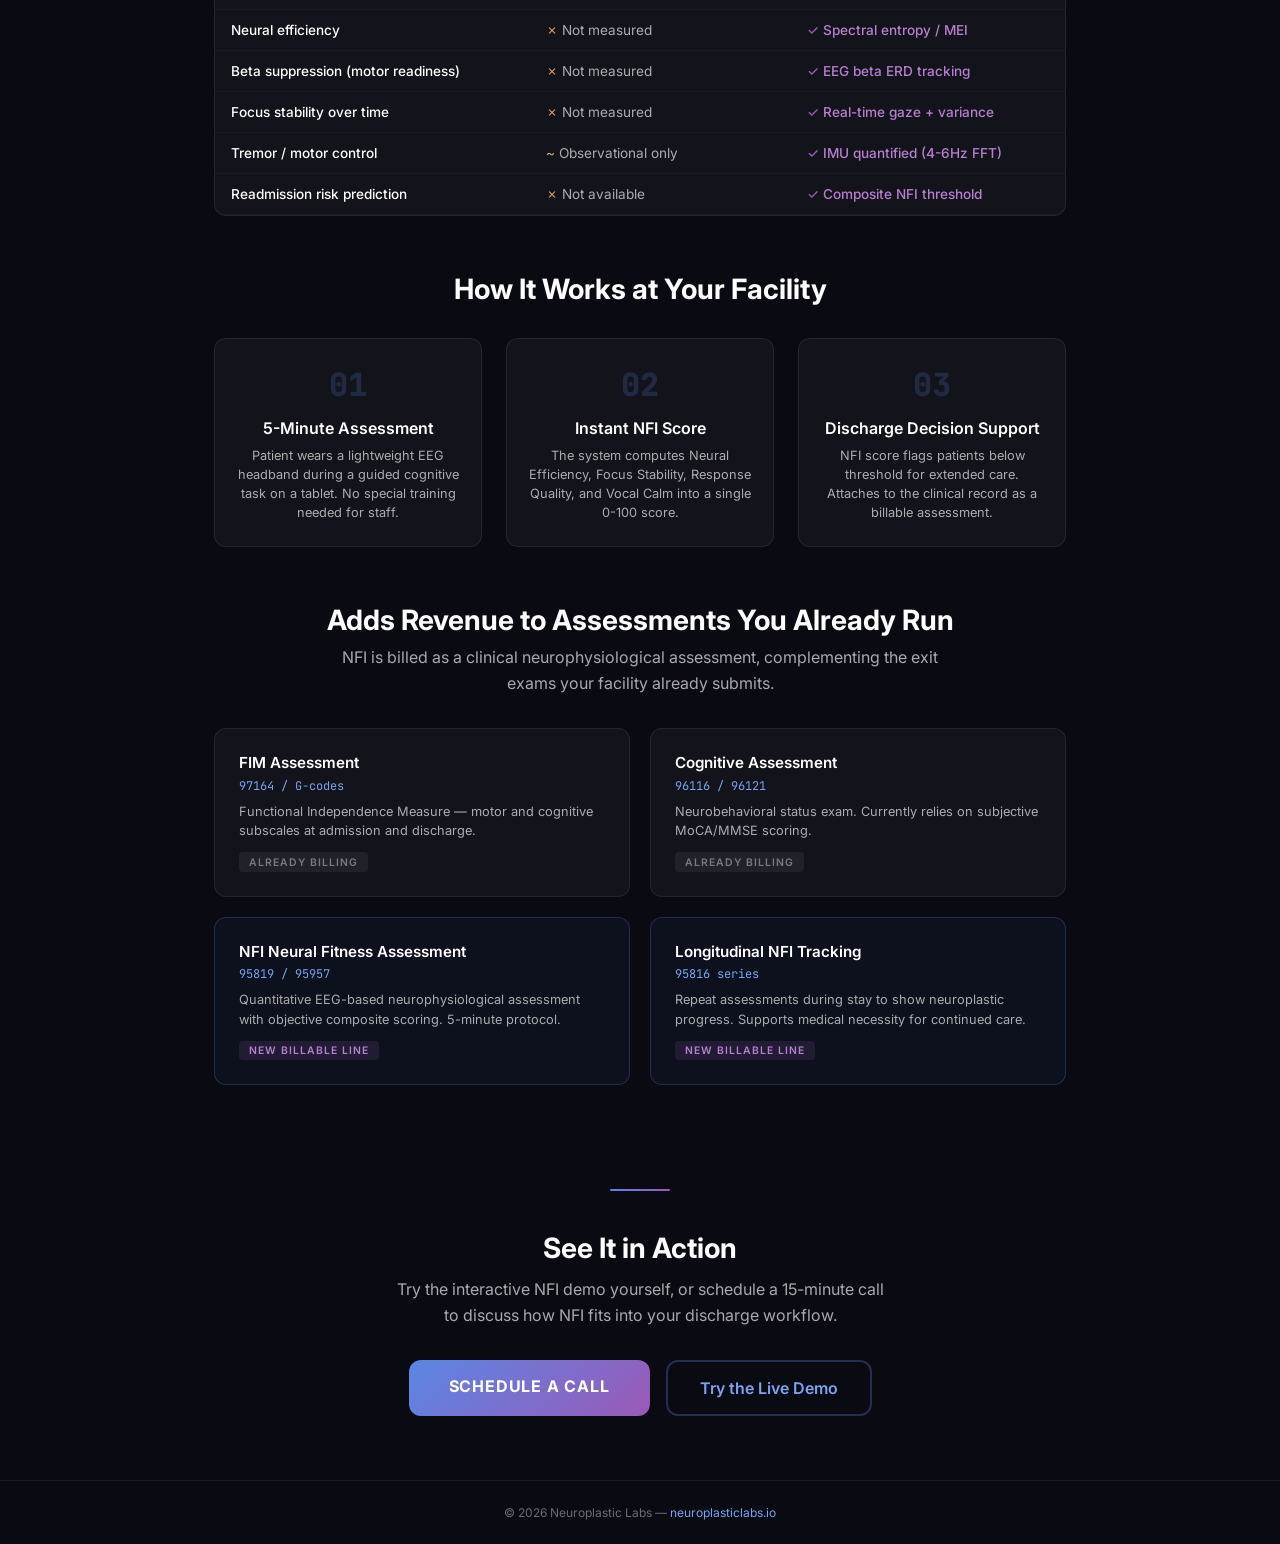
==== commit 572d7e6c: "Match video landing page colors to neuroplasticlabs.io palette Swap cyan/green scheme to brand color" ====
--- a/video.html
+++ b/video.html
@@ -22,13 +22,13 @@
 
     body {
       font-family: 'Inter', -apple-system, BlinkMacSystemFont, sans-serif;
-      background: #0A0A0F;
+      background: #0a0a12;
       color: #E0E0E0;
       min-height: 100vh;
       -webkit-font-smoothing: antialiased;
     }
 
-    a { color: #00F0FF; text-decoration: none; }
+    a { color: #7BA3F0; text-decoration: none; }
     a:hover { text-decoration: underline; }
 
     /* ── Header ── */
@@ -38,7 +38,7 @@
       display: flex;
       align-items: center;
       justify-content: space-between;
-      border-bottom: 1px solid rgba(255,255,255,0.06);
+      border-bottom: 1px solid rgba(255,255,255,0.08);
       max-width: 1100px;
       margin: 0 auto;
     }
@@ -47,14 +47,14 @@
       font-family: 'JetBrains Mono', monospace;
       font-weight: 700;
       font-size: 1.1rem;
-      color: #00F0FF;
-      text-shadow: 0 0 10px rgba(0,240,255,0.4);
+      color: #5B86E5;
+      text-shadow: 0 0 10px rgba(91,134,229,0.4);
       letter-spacing: 0.04em;
     }
 
     .logo-sub {
       font-size: 0.75rem;
-      color: #8888AA;
+      color: rgba(255,255,255,0.4);
       margin-left: 0.75rem;
       font-weight: 400;
     }
@@ -63,9 +63,9 @@
       padding: 0.5rem 1.25rem;
       font-size: 0.8rem;
       font-weight: 600;
-      color: #00F0FF;
+      color: #5B86E5;
       background: transparent;
-      border: 1.5px solid rgba(0,240,255,0.35);
+      border: 1.5px solid rgba(91,134,229,0.35);
       border-radius: 8px;
       cursor: pointer;
       text-decoration: none;
@@ -73,8 +73,8 @@
     }
 
     .header-cta:hover {
-      background: rgba(0,240,255,0.08);
-      border-color: #00F0FF;
+      background: rgba(91,134,229,0.08);
+      border-color: #5B86E5;
       text-decoration: none;
     }
 
@@ -92,9 +92,9 @@
       font-weight: 600;
       text-transform: uppercase;
       letter-spacing: 0.14em;
-      color: #00F0FF;
-      background: rgba(0,240,255,0.08);
-      border: 1px solid rgba(0,240,255,0.2);
+      color: #7BA3F0;
+      background: rgba(91,134,229,0.12);
+      border: 1px solid rgba(91,134,229,0.25);
       border-radius: 20px;
       padding: 0.35rem 1rem;
       margin-bottom: 1.5rem;
@@ -105,17 +105,18 @@
       font-weight: 800;
       line-height: 1.15;
       margin-bottom: 1rem;
+      color: #ffffff;
     }
 
     .hero-accent {
-      background: linear-gradient(135deg, #00F0FF, #00FF88);
+      background: linear-gradient(135deg, #5B86E5, #9B59B6);
       -webkit-background-clip: text;
       -webkit-text-fill-color: transparent;
       background-clip: text;
     }
 
     .hero p {
-      color: #8888AA;
+      color: rgba(255,255,255,0.65);
       font-size: 1.1rem;
       line-height: 1.65;
       max-width: 620px;
@@ -138,9 +139,9 @@
       width: 100%;
       border-radius: 16px;
       overflow: hidden;
-      background: #12121A;
-      border: 1px solid rgba(0,240,255,0.12);
-      box-shadow: 0 8px 40px rgba(0,0,0,0.5), 0 0 30px rgba(0,240,255,0.06);
+      background: #0e0e18;
+      border: 1px solid rgba(91,134,229,0.15);
+      box-shadow: 0 8px 40px rgba(0,0,0,0.5), 0 0 30px rgba(91,134,229,0.06);
     }
 
     .video-aspect {
@@ -159,15 +160,15 @@
       flex-direction: column;
       align-items: center;
       justify-content: center;
-      background: linear-gradient(135deg, #12121A 0%, #1A1A28 100%);
+      background: linear-gradient(165deg, rgba(14,14,24,0.97) 0%, rgba(10,10,18,0.99) 100%);
       cursor: pointer;
     }
 
     .play-icon {
       width: 80px; height: 80px;
       border-radius: 50%;
-      background: rgba(0,240,255,0.1);
-      border: 2px solid rgba(0,240,255,0.3);
+      background: rgba(91,134,229,0.1);
+      border: 2px solid rgba(91,134,229,0.3);
       display: flex;
       align-items: center;
       justify-content: center;
@@ -175,17 +176,17 @@
       transition: background 0.2s, box-shadow 0.2s, transform 0.2s;
     }
 
-    .play-icon svg { width: 30px; height: 30px; fill: #00F0FF; margin-left: 4px; }
+    .play-icon svg { width: 30px; height: 30px; fill: #5B86E5; margin-left: 4px; }
 
     .video-placeholder:hover .play-icon {
-      background: rgba(0,240,255,0.2);
-      box-shadow: 0 0 30px rgba(0,240,255,0.3);
+      background: rgba(91,134,229,0.2);
+      box-shadow: 0 0 30px rgba(91,134,229,0.3);
       transform: scale(1.05);
     }
 
     .placeholder-text {
       font-size: 0.85rem;
-      color: #555570;
+      color: rgba(255,255,255,0.4);
       letter-spacing: 0.05em;
       text-transform: uppercase;
     }
@@ -205,11 +206,12 @@
       font-weight: 700;
       text-align: center;
       margin-bottom: 0.75rem;
+      color: #ffffff;
     }
 
     .problem-section > p {
       text-align: center;
-      color: #8888AA;
+      color: rgba(255,255,255,0.65);
       max-width: 650px;
       margin: 0 auto 2.5rem;
       line-height: 1.6;
@@ -227,8 +229,8 @@
     }
 
     .stat-card {
-      background: rgba(255,255,255,0.03);
-      border: 1px solid rgba(255,255,255,0.06);
+      background: rgba(255,255,255,0.04);
+      border: 1px solid rgba(255,255,255,0.08);
       border-radius: 12px;
       padding: 1.5rem 1.25rem;
       text-align: center;
@@ -242,13 +244,13 @@
       margin-bottom: 0.5rem;
     }
 
-    .stat-number.red { color: #FF4060; text-shadow: 0 0 15px rgba(255,64,96,0.3); }
-    .stat-number.yellow { color: #FFB800; text-shadow: 0 0 15px rgba(255,184,0,0.3); }
-    .stat-number.cyan { color: #00F0FF; text-shadow: 0 0 15px rgba(0,240,255,0.3); }
+    .stat-number.red { color: #D4915A; text-shadow: 0 0 15px rgba(212,145,90,0.3); }
+    .stat-number.yellow { color: #E8B07A; text-shadow: 0 0 15px rgba(232,176,122,0.3); }
+    .stat-number.blue { color: #5B86E5; text-shadow: 0 0 15px rgba(91,134,229,0.3); }
 
     .stat-label {
       font-size: 0.8rem;
-      color: #8888AA;
+      color: rgba(255,255,255,0.65);
       line-height: 1.4;
     }
 
@@ -264,11 +266,12 @@
       font-weight: 700;
       text-align: center;
       margin-bottom: 0.5rem;
+      color: #ffffff;
     }
 
     .comparison-section > p {
       text-align: center;
-      color: #8888AA;
+      color: rgba(255,255,255,0.65);
       margin: 0 auto 2rem;
       max-width: 600px;
       line-height: 1.6;
@@ -287,12 +290,12 @@
       font-size: 0.75rem;
       text-transform: uppercase;
       letter-spacing: 0.08em;
-      color: #8888AA;
+      color: rgba(255,255,255,0.65);
       border-bottom: 1px solid rgba(255,255,255,0.1);
     }
 
     .comparison-table thead th:last-child {
-      color: #00F0FF;
+      color: #7BA3F0;
     }
 
     .comparison-table tbody td {
@@ -307,24 +310,24 @@
     }
 
     .comparison-table tbody td:nth-child(2) {
-      color: #8888AA;
+      color: rgba(255,255,255,0.65);
     }
 
     .comparison-table tbody td:last-child {
-      color: #00FF88;
+      color: #B87FD0;
       font-weight: 500;
     }
 
     .table-wrap {
-      background: rgba(255,255,255,0.02);
-      border: 1px solid rgba(255,255,255,0.06);
+      background: rgba(255,255,255,0.04);
+      border: 1px solid rgba(255,255,255,0.08);
       border-radius: 12px;
       overflow: hidden;
     }
 
-    .check { color: #00FF88; }
-    .x-mark { color: #FF4060; }
-    .partial { color: #FFB800; }
+    .check { color: #9B59B6; }
+    .x-mark { color: #D4915A; }
+    .partial { color: #E8B07A; }
 
     /* ── How it works ── */
     .how-section {
@@ -338,6 +341,7 @@
       font-weight: 700;
       text-align: center;
       margin-bottom: 2rem;
+      color: #ffffff;
     }
 
     .how-steps {
@@ -351,8 +355,8 @@
     }
 
     .how-step {
-      background: rgba(255,255,255,0.03);
-      border: 1px solid rgba(255,255,255,0.06);
+      background: rgba(255,255,255,0.04);
+      border: 1px solid rgba(255,255,255,0.08);
       border-radius: 12px;
       padding: 1.5rem 1.25rem;
       text-align: center;
@@ -363,7 +367,7 @@
       font-family: 'JetBrains Mono', monospace;
       font-size: 2rem;
       font-weight: 800;
-      color: rgba(0,240,255,0.15);
+      color: rgba(91,134,229,0.2);
       margin-bottom: 0.75rem;
     }
 
@@ -376,7 +380,7 @@
 
     .how-step p {
       font-size: 0.8rem;
-      color: #8888AA;
+      color: rgba(255,255,255,0.65);
       line-height: 1.5;
     }
 
@@ -392,11 +396,12 @@
       font-weight: 700;
       text-align: center;
       margin-bottom: 0.5rem;
+      color: #ffffff;
     }
 
     .billing-section > p {
       text-align: center;
-      color: #8888AA;
+      color: rgba(255,255,255,0.65);
       max-width: 620px;
       margin: 0 auto 2rem;
       line-height: 1.6;
@@ -413,16 +418,16 @@
     }
 
     .billing-card {
-      background: rgba(255,255,255,0.03);
-      border: 1px solid rgba(255,255,255,0.06);
+      background: rgba(255,255,255,0.04);
+      border: 1px solid rgba(255,255,255,0.08);
       border-radius: 12px;
       padding: 1.5rem;
       text-align: left;
     }
 
     .billing-card.highlight {
-      border-color: rgba(0,240,255,0.2);
-      background: rgba(0,240,255,0.03);
+      border-color: rgba(91,134,229,0.25);
+      background: rgba(91,134,229,0.05);
     }
 
     .billing-card h3 {
@@ -435,13 +440,13 @@
     .billing-card .code {
       font-family: 'JetBrains Mono', monospace;
       font-size: 0.75rem;
-      color: #00F0FF;
+      color: #7BA3F0;
       margin-bottom: 0.5rem;
     }
 
     .billing-card p {
       font-size: 0.8rem;
-      color: #8888AA;
+      color: rgba(255,255,255,0.65);
       line-height: 1.5;
     }
 
@@ -457,13 +462,13 @@
     }
 
     .tag-existing {
-      color: #8888AA;
-      background: rgba(255,255,255,0.05);
+      color: rgba(255,255,255,0.4);
+      background: rgba(255,255,255,0.06);
     }
 
     .tag-new {
-      color: #00FF88;
-      background: rgba(0,255,136,0.1);
+      color: #B87FD0;
+      background: rgba(155,89,182,0.15);
     }
 
     /* ── CTA Section ── */
@@ -478,10 +483,11 @@
       font-size: 1.75rem;
       font-weight: 700;
       margin-bottom: 0.75rem;
+      color: #ffffff;
     }
 
     .cta-section p {
-      color: #8888AA;
+      color: rgba(255,255,255,0.65);
       line-height: 1.6;
       margin-bottom: 2rem;
       max-width: 500px;
@@ -501,8 +507,8 @@
       padding: 1rem 2.5rem;
       font-size: 1rem;
       font-weight: 700;
-      color: #0A0A0F;
-      background: linear-gradient(135deg, #00F0FF, #00FF88);
+      color: #fff;
+      background: linear-gradient(135deg, #5B86E5, #9B59B6);
       border: none;
       border-radius: 12px;
       cursor: pointer;
@@ -513,7 +519,7 @@
     }
 
     .btn-primary:hover {
-      box-shadow: 0 0 30px rgba(0,240,255,0.35), 0 4px 16px rgba(0,0,0,0.3);
+      box-shadow: 0 0 30px rgba(91,134,229,0.35), 0 4px 16px rgba(0,0,0,0.3);
       transform: translateY(-2px);
       text-decoration: none;
     }
@@ -523,9 +529,9 @@
       padding: 1rem 2rem;
       font-size: 1rem;
       font-weight: 600;
-      color: #00F0FF;
+      color: #7BA3F0;
       background: transparent;
-      border: 2px solid rgba(0,240,255,0.3);
+      border: 2px solid rgba(91,134,229,0.3);
       border-radius: 12px;
       cursor: pointer;
       text-decoration: none;
@@ -533,8 +539,8 @@
     }
 
     .btn-secondary:hover {
-      background: rgba(0,240,255,0.08);
-      border-color: #00F0FF;
+      background: rgba(91,134,229,0.08);
+      border-color: #5B86E5;
       text-decoration: none;
     }
 
@@ -543,16 +549,18 @@
       width: 100%;
       text-align: center;
       padding: 1.5rem;
-      border-top: 1px solid rgba(255,255,255,0.06);
+      border-top: 1px solid rgba(255,255,255,0.08);
       font-size: 0.75rem;
-      color: #555570;
-    }
+      color: rgba(255,255,255,0.4);
+    }
+
+    .footer a { color: #7BA3F0; }
 
     /* ── Divider ── */
     .divider {
       width: 60px;
       height: 2px;
-      background: linear-gradient(90deg, #00F0FF, #00FF88);
+      background: linear-gradient(90deg, #5B86E5, #9B59B6);
       margin: 0 auto 2.5rem;
       border-radius: 1px;
     }
@@ -630,7 +638,7 @@
         <div class="stat-label">Average cost per avoidable readmission to the facility</div>
       </div>
       <div class="stat-card">
-        <div class="stat-number cyan">78%</div>
+        <div class="stat-number blue">78%</div>
         <div class="stat-label">Of readmissions show neurological markers that exit exams missed</div>
       </div>
     </div>
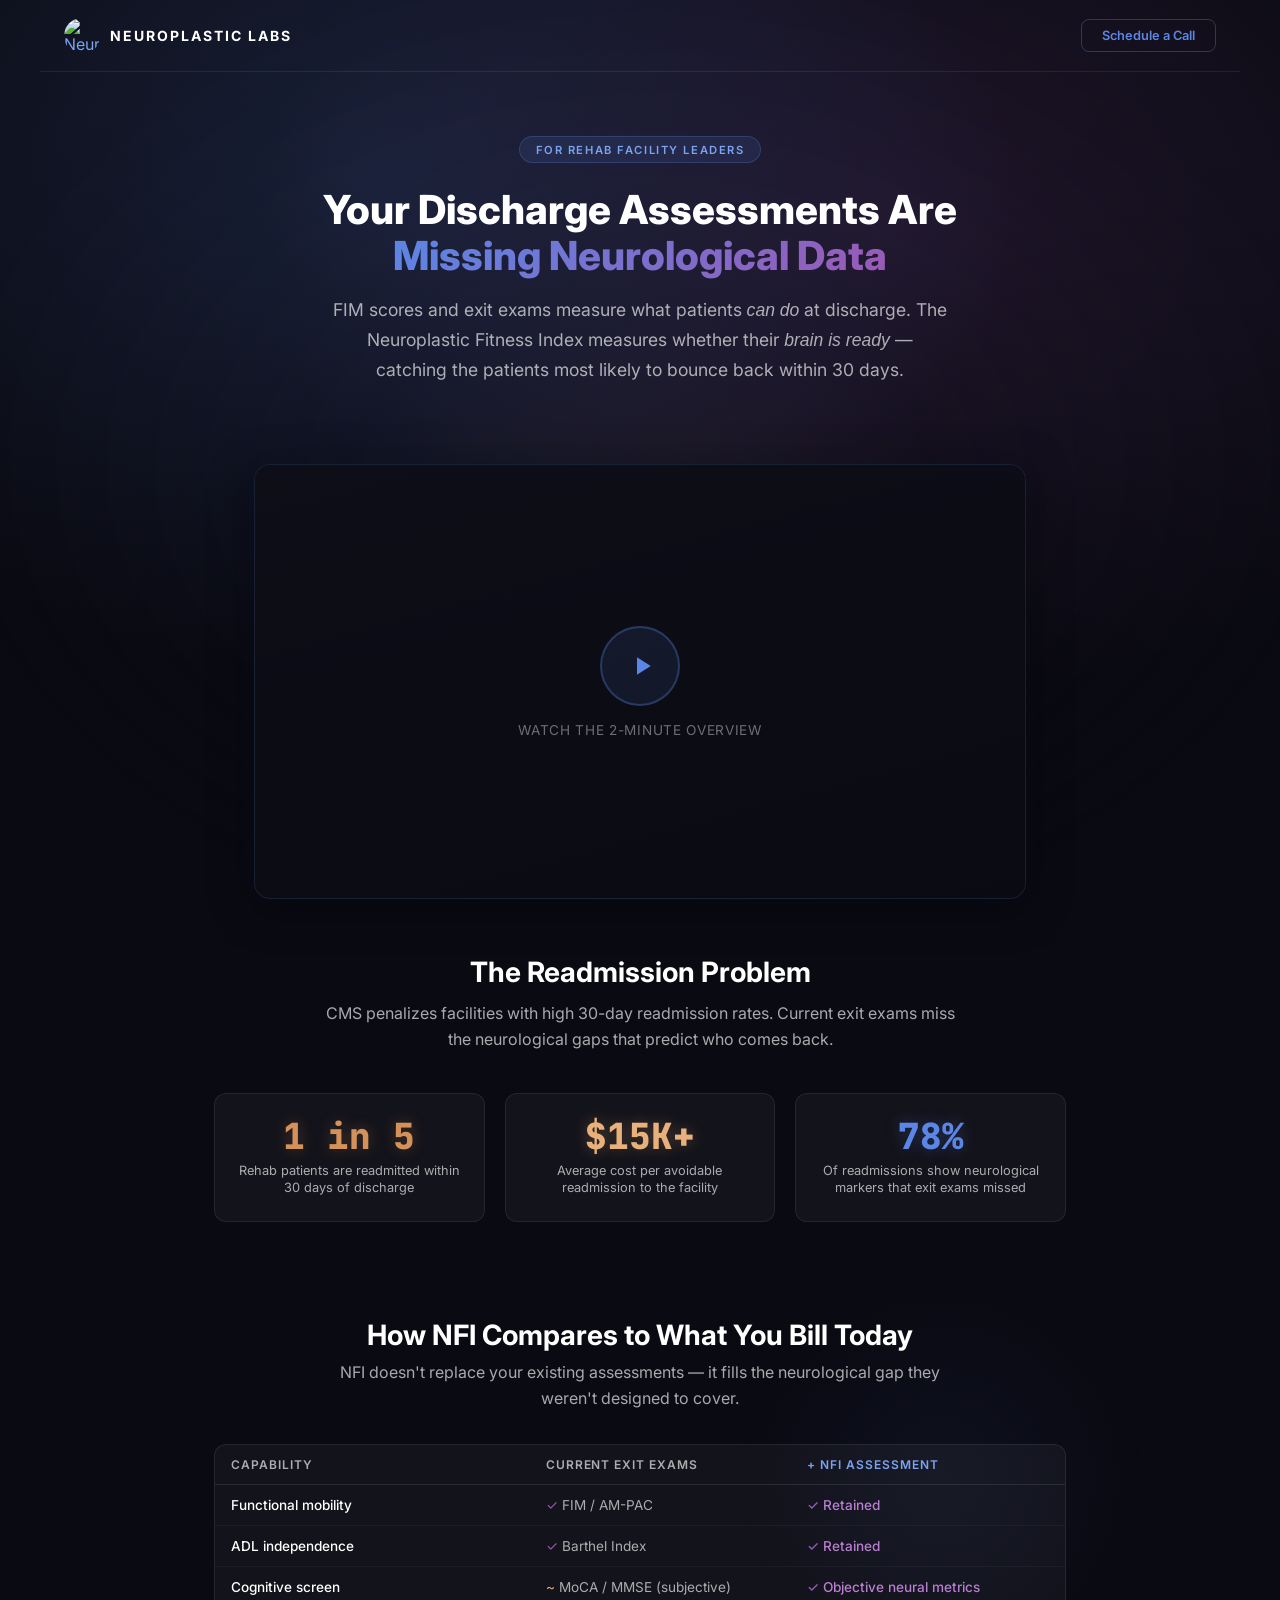
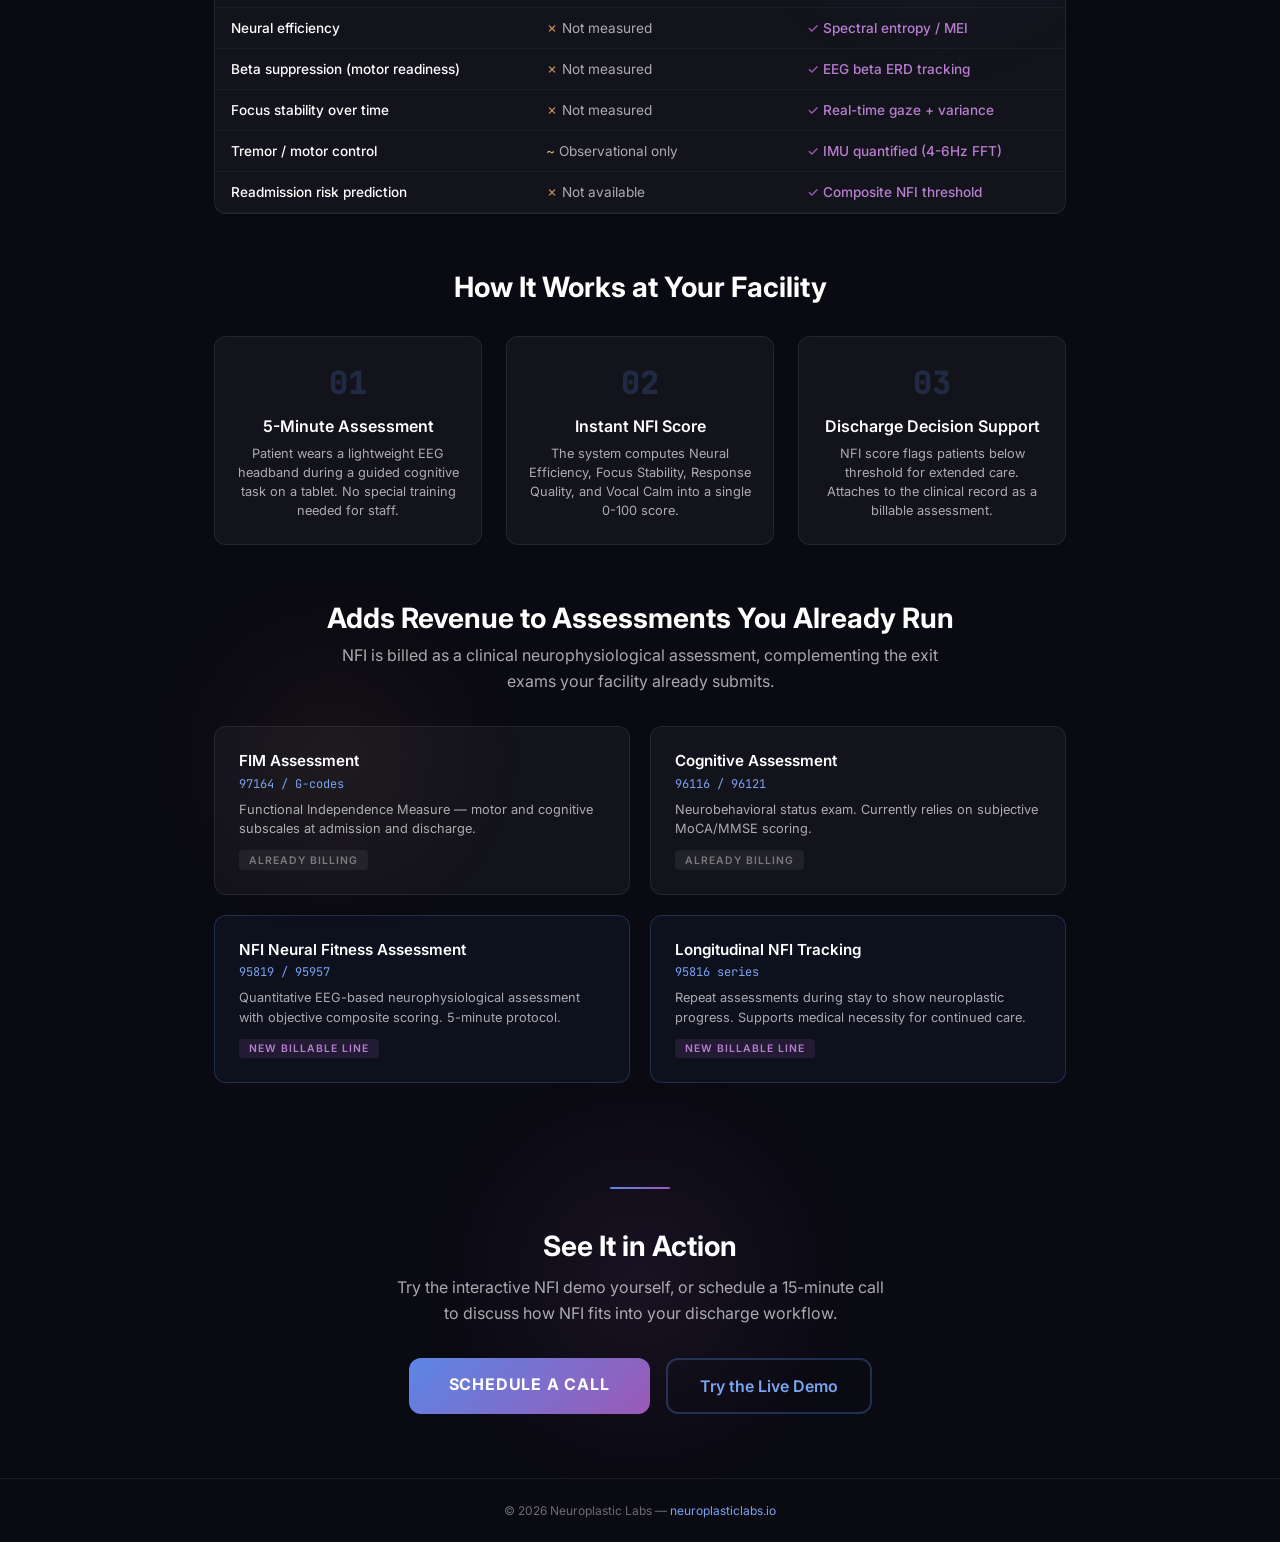
==== commit 586b8ed2: "Add site logo and background gradients to video landing page Use logo.png from neuroplasticlabs.io w" ====
--- a/video.html
+++ b/video.html
@@ -26,6 +26,7 @@
       color: #E0E0E0;
       min-height: 100vh;
       -webkit-font-smoothing: antialiased;
+      overflow-x: hidden;
     }
 
     a { color: #7BA3F0; text-decoration: none; }
@@ -34,29 +35,37 @@
     /* ── Header ── */
     .header {
       width: 100%;
-      padding: 1.25rem 2rem;
+      padding: 0 24px;
       display: flex;
       align-items: center;
       justify-content: space-between;
       border-bottom: 1px solid rgba(255,255,255,0.08);
-      max-width: 1100px;
+      max-width: 1200px;
       margin: 0 auto;
+      height: 72px;
+    }
+
+    .logo-link {
+      display: flex;
+      align-items: center;
+      gap: 10px;
+      text-decoration: none;
+    }
+
+    .logo-link:hover { text-decoration: none; }
+
+    .logo-img {
+      width: 36px;
+      height: 36px;
+      border-radius: 50%;
+      object-fit: cover;
     }
 
     .logo {
-      font-family: 'JetBrains Mono', monospace;
       font-weight: 700;
-      font-size: 1.1rem;
-      color: #5B86E5;
-      text-shadow: 0 0 10px rgba(91,134,229,0.4);
-      letter-spacing: 0.04em;
-    }
-
-    .logo-sub {
-      font-size: 0.75rem;
-      color: rgba(255,255,255,0.4);
-      margin-left: 0.75rem;
-      font-weight: 400;
+      font-size: 14px;
+      letter-spacing: 2px;
+      color: #ffffff;
     }
 
     .header-cta {
@@ -84,6 +93,22 @@
       margin: 0 auto;
       padding: 4rem 1.5rem 2.5rem;
       text-align: center;
+      position: relative;
+    }
+
+    .hero-bg {
+      position: fixed;
+      top: 0;
+      left: 0;
+      width: 100%;
+      height: 100%;
+      pointer-events: none;
+      z-index: -1;
+      background:
+        radial-gradient(ellipse at 30% 20%, rgba(91,134,229,0.18) 0%, transparent 50%),
+        radial-gradient(ellipse at 70% 25%, rgba(155,89,182,0.15) 0%, transparent 50%),
+        radial-gradient(ellipse at 50% 75%, rgba(212,145,90,0.08) 0%, transparent 40%),
+        radial-gradient(ellipse at center, transparent 30%, #0a0a12 80%);
     }
 
     .hero-tag {
@@ -199,6 +224,7 @@
       max-width: 900px;
       margin: 0 auto;
       padding: 0 1.5rem 3.5rem;
+      position: relative;
     }
 
     .problem-section h2 {
@@ -259,6 +285,19 @@
       max-width: 900px;
       margin: 0 auto;
       padding: 0 1.5rem 3.5rem;
+      position: relative;
+    }
+
+    .comparison-section::before {
+      content: '';
+      position: absolute;
+      top: -40px;
+      right: -100px;
+      width: 500px;
+      height: 400px;
+      background: radial-gradient(circle, rgba(91,134,229,0.06) 0%, transparent 65%);
+      pointer-events: none;
+      z-index: -1;
     }
 
     .comparison-section h2 {
@@ -389,6 +428,19 @@
       max-width: 900px;
       margin: 0 auto;
       padding: 0 1.5rem 3.5rem;
+      position: relative;
+    }
+
+    .billing-section::before {
+      content: '';
+      position: absolute;
+      top: -20px;
+      left: -80px;
+      width: 450px;
+      height: 350px;
+      background: radial-gradient(circle, rgba(212,145,90,0.06) 0%, transparent 65%);
+      pointer-events: none;
+      z-index: -1;
     }
 
     .billing-section h2 {
@@ -477,6 +529,20 @@
       margin: 0 auto;
       padding: 3rem 1.5rem 4rem;
       text-align: center;
+      position: relative;
+    }
+
+    .cta-section::before {
+      content: '';
+      position: absolute;
+      top: -60px;
+      left: 50%;
+      transform: translateX(-50%);
+      width: 600px;
+      height: 400px;
+      background: radial-gradient(circle, rgba(155,89,182,0.1) 0%, transparent 60%);
+      pointer-events: none;
+      z-index: -1;
     }
 
     .cta-section h2 {
@@ -568,12 +634,15 @@
 </head>
 <body>
 
+  <!-- Background gradients -->
+  <div class="hero-bg"></div>
+
   <!-- Header -->
   <div class="header">
-    <div>
+    <a href="https://neuroplasticlabs.io" class="logo-link">
+      <img src="https://neuroplasticlabs.io/logo.png" alt="Neuroplastic Labs" class="logo-img">
       <span class="logo">NEUROPLASTIC LABS</span>
-      <span class="logo-sub">Clinical Neurotechnology</span>
-    </div>
+    </a>
     <a href="mailto:bryson@neuroplasticlabs.io" class="header-cta">Schedule a Call</a>
   </div>
 
